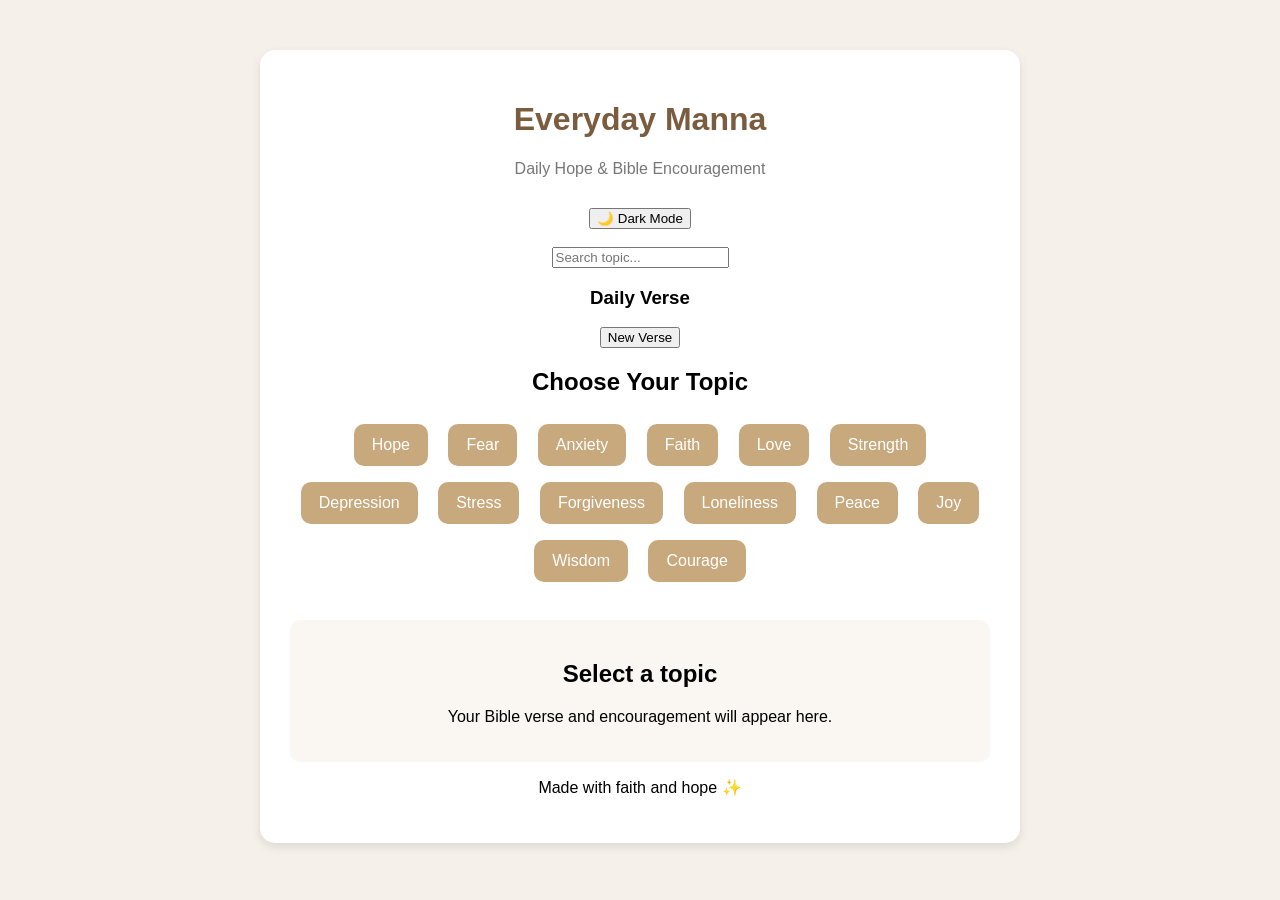
==== index.html @ 125fdc7a "Add dark mode button and search input" ====
<!DOCTYPE html>
<html lang="en">
<head>
    <meta charset="UTF-8">
    <meta name="viewport" content="width=device-width, initial-scale=1.0">
    <title>Everyday Manna</title>
    <link rel="stylesheet" href="style.css">
</head>
<body>

    <div class="container">

        <h1>Everyday Manna</h1>

        <p class="subtitle">
            Daily Hope & Bible Encouragement
        </p>

        <button id="darkModeBtn" onclick="toggleDarkMode()">
            🌙 Dark Mode
        </button>

        <br><br>

        <input
            type="text"
            id="searchInput"
            placeholder="Search topic..."
            onkeyup="searchTopics()"
        >

        <div class="daily-verse">

            <h3>Daily Verse</h3>

            <p id="dailyVerseText"></p>

            <button onclick="generateDailyVerse()">
                New Verse
            </button>

        </div>

        <h2 class="topic-title">Choose Your Topic</h2>

        <div class="topics" id="topicsContainer">

            <button onclick="showVerse('hope')">Hope</button>

            <button onclick="showVerse('fear')">Fear</button>

            <button onclick="showVerse('anxiety')">Anxiety</button>

            <button onclick="showVerse('faith')">Faith</button>

            <button onclick="showVerse('love')">Love</button>

            <button onclick="showVerse('strength')">Strength</button>

            <button onclick="showVerse('depression')">Depression</button>

            <button onclick="showVerse('stress')">Stress</button>

            <button onclick="showVerse('forgiveness')">Forgiveness</button>

            <button onclick="showVerse('loneliness')">Loneliness</button>

            <button onclick="showVerse('peace')">Peace</button>

            <button onclick="showVerse('joy')">Joy</button>

            <button onclick="showVerse('wisdom')">Wisdom</button>

            <button onclick="showVerse('courage')">Courage</button>

        </div>

        <div id="verse-box">

            <h2>Select a topic</h2>

            <p>Your Bible verse and encouragement will appear here.</p>

        </div>

        <footer>
            <p>Made with faith and hope ✨</p>
        </footer>

    </div>

    <script src="script.js"></script>

</body>
</html>
---- style.css ----
body {
    font-family: Arial, sans-serif;
    background: #f5f1ea;
    margin: 0;
    padding: 0;
}

.container {
    width: 90%;
    max-width: 700px;
    margin: 50px auto;
    background: white;
    padding: 30px;
    border-radius: 15px;
    text-align: center;
    box-shadow: 0 4px 10px rgba(0,0,0,0.1);
}

h1 {
    color: #7a5c3e;
}

.subtitle {
    color: #777;
    margin-bottom: 30px;
}

.topics button {
    background: #c8a97e;
    border: none;
    color: white;
    padding: 12px 18px;
    margin: 8px;
    border-radius: 10px;
    cursor: pointer;
    font-size: 16px;
}

.topics button:hover {
    background: #a88355;
}

#verse-box {
    margin-top: 30px;
    padding: 20px;
    background: #faf7f2;
    border-radius: 10px;
}
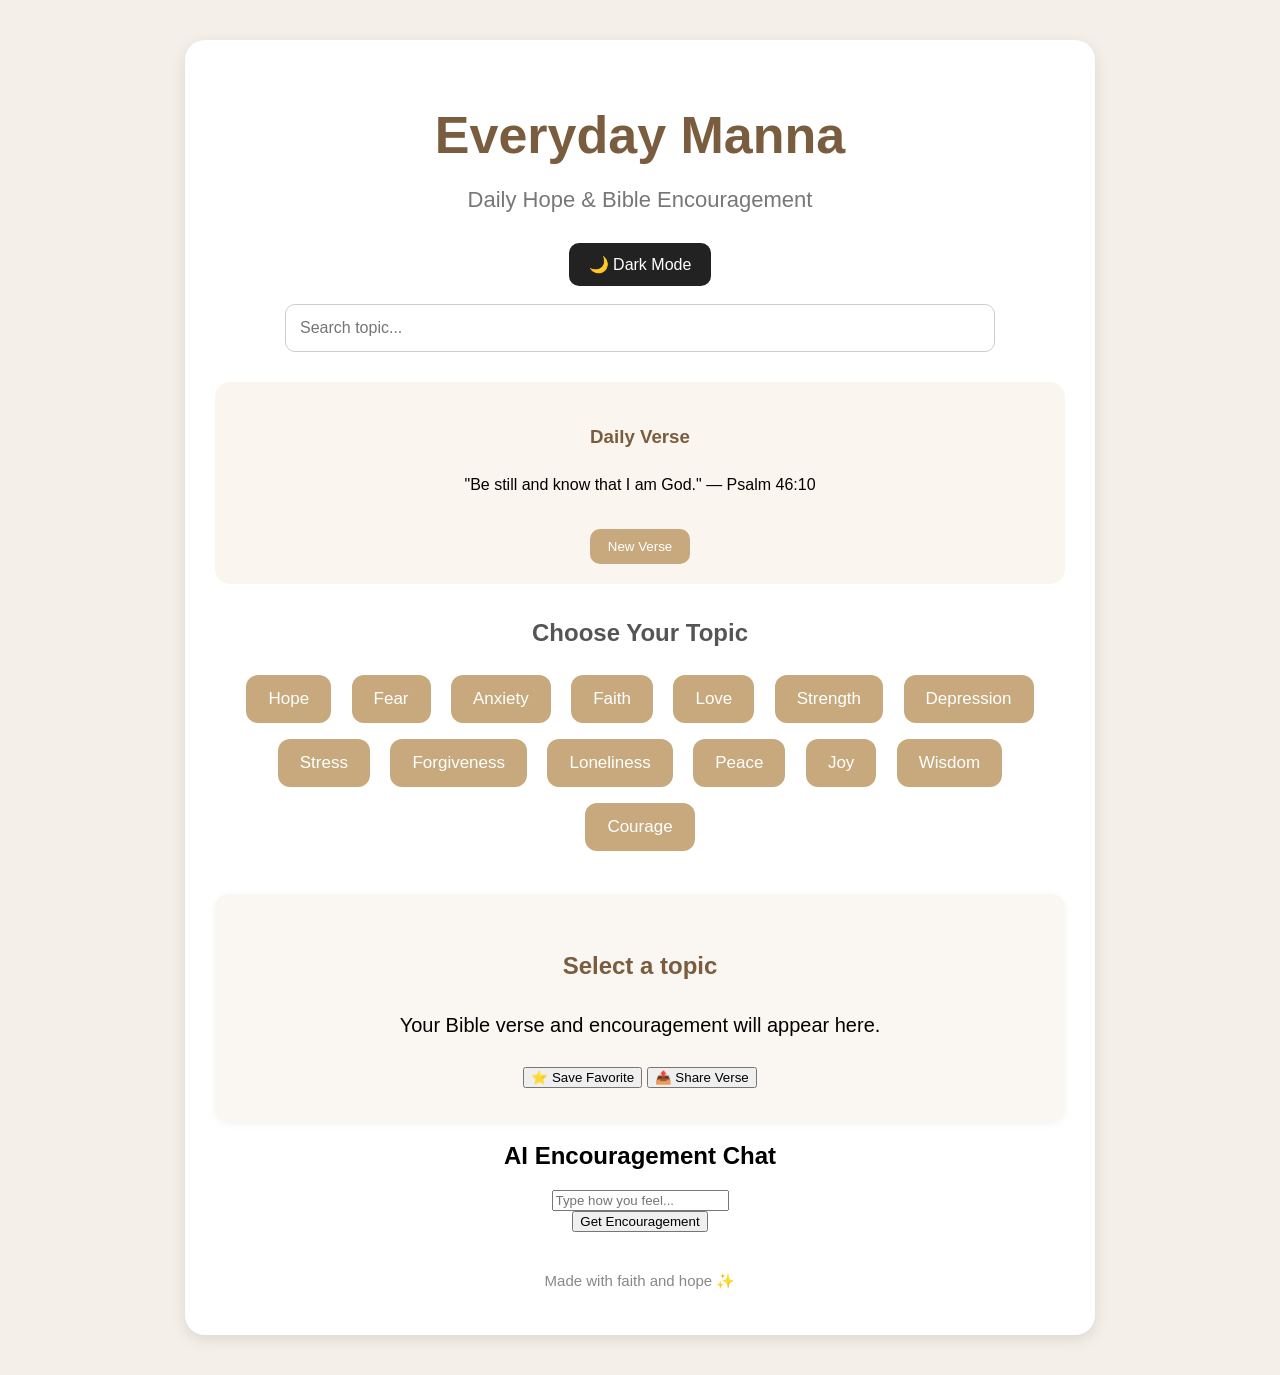
==== commit 90677de3: "Refactor HTML structure and improve readability" ====
--- a/index.html
+++ b/index.html
@@ -1,11 +1,19 @@
 <!DOCTYPE html>
 <html lang="en">
+
 <head>
+
     <meta charset="UTF-8">
-    <meta name="viewport" content="width=device-width, initial-scale=1.0">
+
+    <meta name="viewport"
+          content="width=device-width, initial-scale=1.0">
+
     <title>Everyday Manna</title>
+
     <link rel="stylesheet" href="style.css">
+
 </head>
+
 <body>
 
     <div class="container">
@@ -16,8 +24,11 @@
             Daily Hope & Bible Encouragement
         </p>
 
-        <button id="darkModeBtn" onclick="toggleDarkMode()">
+        <button id="darkModeBtn"
+                onclick="toggleDarkMode()">
+
             🌙 Dark Mode
+
         </button>
 
         <br><br>
@@ -41,37 +52,67 @@
 
         </div>
 
-        <h2 class="topic-title">Choose Your Topic</h2>
+        <h2 class="topic-title">
+            Choose Your Topic
+        </h2>
 
-        <div class="topics" id="topicsContainer">
+        <div class="topics">
 
-            <button onclick="showVerse('hope')">Hope</button>
+            <button onclick="showVerse('hope')">
+                Hope
+            </button>
 
-            <button onclick="showVerse('fear')">Fear</button>
+            <button onclick="showVerse('fear')">
+                Fear
+            </button>
 
-            <button onclick="showVerse('anxiety')">Anxiety</button>
+            <button onclick="showVerse('anxiety')">
+                Anxiety
+            </button>
 
-            <button onclick="showVerse('faith')">Faith</button>
+            <button onclick="showVerse('faith')">
+                Faith
+            </button>
 
-            <button onclick="showVerse('love')">Love</button>
+            <button onclick="showVerse('love')">
+                Love
+            </button>
 
-            <button onclick="showVerse('strength')">Strength</button>
+            <button onclick="showVerse('strength')">
+                Strength
+            </button>
 
-            <button onclick="showVerse('depression')">Depression</button>
+            <button onclick="showVerse('depression')">
+                Depression
+            </button>
 
-            <button onclick="showVerse('stress')">Stress</button>
+            <button onclick="showVerse('stress')">
+                Stress
+            </button>
 
-            <button onclick="showVerse('forgiveness')">Forgiveness</button>
+            <button onclick="showVerse('forgiveness')">
+                Forgiveness
+            </button>
 
-            <button onclick="showVerse('loneliness')">Loneliness</button>
+            <button onclick="showVerse('loneliness')">
+                Loneliness
+            </button>
 
-            <button onclick="showVerse('peace')">Peace</button>
+            <button onclick="showVerse('peace')">
+                Peace
+            </button>
 
-            <button onclick="showVerse('joy')">Joy</button>
+            <button onclick="showVerse('joy')">
+                Joy
+            </button>
 
-            <button onclick="showVerse('wisdom')">Wisdom</button>
+            <button onclick="showVerse('wisdom')">
+                Wisdom
+            </button>
 
-            <button onclick="showVerse('courage')">Courage</button>
+            <button onclick="showVerse('courage')">
+                Courage
+            </button>
 
         </div>
 
@@ -79,12 +120,47 @@
 
             <h2>Select a topic</h2>
 
-            <p>Your Bible verse and encouragement will appear here.</p>
+            <p>
+                Your Bible verse and encouragement
+                will appear here.
+            </p>
+
+            <button onclick="saveFavorite()">
+                ⭐ Save Favorite
+            </button>
+
+            <button onclick="shareVerse()">
+                📤 Share Verse
+            </button>
+
+        </div>
+
+        <div class="chatbot">
+
+            <h2>AI Encouragement Chat</h2>
+
+            <input
+                type="text"
+                id="userFeeling"
+                placeholder="Type how you feel..."
+            >
+
+            <br>
+
+            <button onclick="aiEncouragement()">
+                Get Encouragement
+            </button>
+
+            <div id="chat-response"></div>
 
         </div>
 
         <footer>
-            <p>Made with faith and hope ✨</p>
+
+            <p>
+                Made with faith and hope ✨
+            </p>
+
         </footer>
 
     </div>
--- a/style.css
+++ b/style.css
@@ -1,48 +1,181 @@
 body {
     font-family: Arial, sans-serif;
-    background: #f5f1ea;
+    background: #f4efe8;
     margin: 0;
     padding: 0;
+    transition: 0.3s;
 }
 
 .container {
     width: 90%;
-    max-width: 700px;
-    margin: 50px auto;
+    max-width: 850px;
+    margin: 40px auto;
     background: white;
     padding: 30px;
-    border-radius: 15px;
+    border-radius: 20px;
     text-align: center;
-    box-shadow: 0 4px 10px rgba(0,0,0,0.1);
+    box-shadow: 0 4px 15px rgba(0,0,0,0.1);
+    transition: 0.3s;
 }
 
 h1 {
     color: #7a5c3e;
+    font-size: 52px;
+    margin-bottom: 10px;
 }
 
 .subtitle {
     color: #777;
+    font-size: 22px;
     margin-bottom: 30px;
+}
+
+#darkModeBtn {
+    background: #222;
+    color: white;
+    border: none;
+    padding: 12px 20px;
+    border-radius: 10px;
+    cursor: pointer;
+    font-size: 16px;
+}
+
+#searchInput {
+    width: 80%;
+    padding: 14px;
+    border-radius: 10px;
+    border: 1px solid #ccc;
+    margin-bottom: 30px;
+    font-size: 16px;
+}
+
+.daily-verse {
+    background: #faf5ef;
+    padding: 20px;
+    border-radius: 15px;
+    margin-bottom: 35px;
+    line-height: 1.7;
+}
+
+.daily-verse h3 {
+    color: #7a5c3e;
+}
+
+.daily-verse button {
+    background: #c8a97e;
+    color: white;
+    border: none;
+    padding: 10px 18px;
+    border-radius: 10px;
+    cursor: pointer;
+    margin-top: 15px;
+    transition: 0.3s;
+}
+
+.daily-verse button:hover {
+    background: #a88355;
+}
+
+.topic-title {
+    margin-bottom: 20px;
+    color: #555;
+}
+
+.topics {
+    margin-bottom: 35px;
 }
 
 .topics button {
     background: #c8a97e;
     border: none;
     color: white;
-    padding: 12px 18px;
+    padding: 14px 22px;
     margin: 8px;
-    border-radius: 10px;
+    border-radius: 12px;
     cursor: pointer;
-    font-size: 16px;
+    font-size: 17px;
+    transition: 0.3s;
 }
 
 .topics button:hover {
     background: #a88355;
+    transform: scale(1.05);
 }
 
 #verse-box {
-    margin-top: 30px;
-    padding: 20px;
     background: #faf7f2;
-    border-radius: 10px;
+    padding: 30px;
+    border-radius: 15px;
+    margin-top: 20px;
+    line-height: 1.8;
+    box-shadow: 0 2px 8px rgba(0,0,0,0.05);
+    transition: 0.3s;
 }
+
+#verse-box h2 {
+    color: #7a5c3e;
+    margin-bottom: 20px;
+}
+
+#verse-box p {
+    font-size: 20px;
+}
+
+footer {
+    margin-top: 40px;
+    color: #888;
+    font-size: 15px;
+}
+
+/* DARK MODE */
+
+.dark-mode {
+    background: #1e1e1e;
+    color: white;
+}
+
+.dark-mode .container {
+    background: #2a2a2a;
+    color: white;
+}
+
+.dark-mode .daily-verse {
+    background: #333;
+    color: white;
+}
+
+.dark-mode #verse-box {
+    background: #333;
+    color: white;
+}
+
+.dark-mode .subtitle {
+    color: #ccc;
+}
+
+.dark-mode footer {
+    color: #ccc;
+}
+
+.dark-mode h1,
+.dark-mode .daily-verse h3,
+.dark-mode #verse-box h2 {
+    color: #d8b98f;
+}
+
+@media (max-width: 600px) {
+
+    h1 {
+        font-size: 40px;
+    }
+
+    .subtitle {
+        font-size: 18px;
+    }
+
+    .topics button {
+        width: 100%;
+        margin: 10px 0;
+    }
+
+}
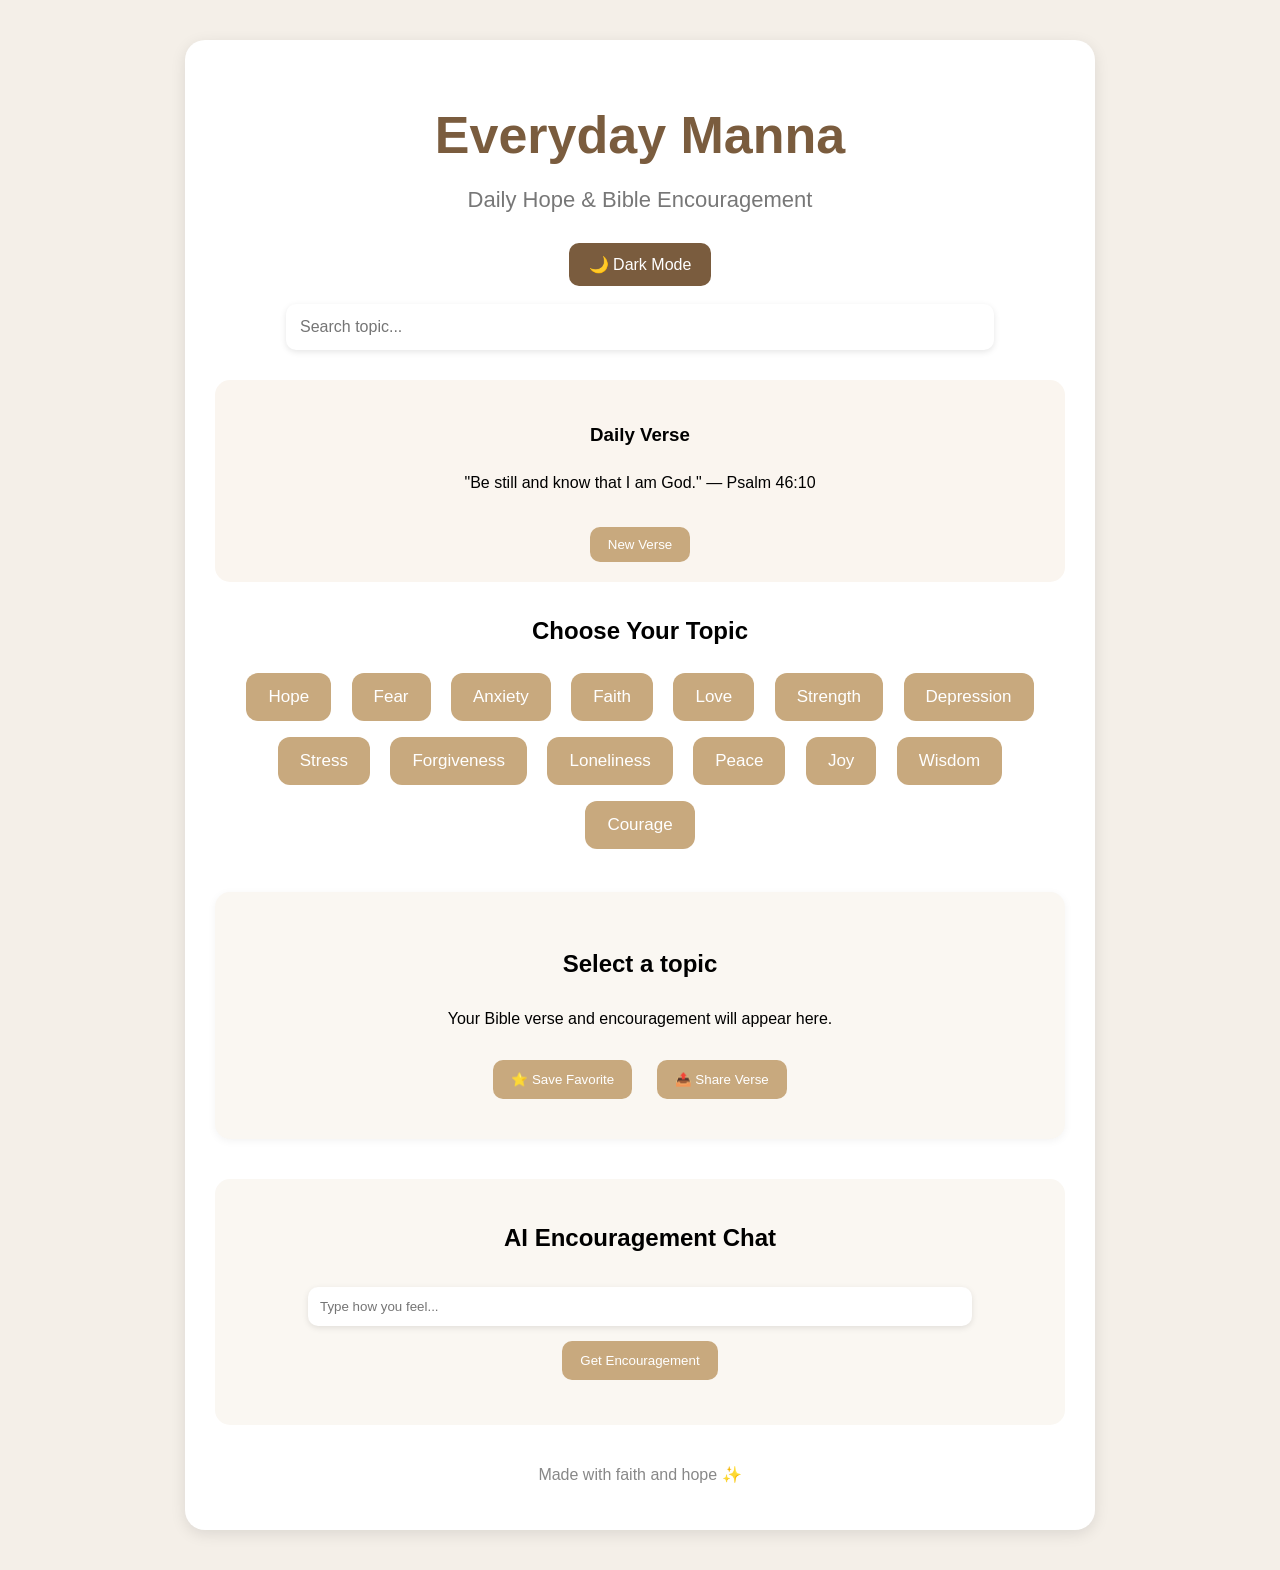
==== commit 16776595: "Add manifest link and theme color meta tag" ====
--- a/index.html
+++ b/index.html
@@ -9,6 +9,10 @@
           content="width=device-width, initial-scale=1.0">
 
     <title>Everyday Manna</title>
+
+    <link rel="manifest" href="manifest.json">
+
+    <meta name="theme-color" content="#7a5c3e">
 
     <link rel="stylesheet" href="style.css">
 
--- a/style.css
+++ b/style.css
@@ -1,181 +1,286 @@
 body {
+
     font-family: Arial, sans-serif;
+
     background: #f4efe8;
+
     margin: 0;
+
     padding: 0;
+
     transition: 0.3s;
 }
 
 .container {
+
     width: 90%;
+
     max-width: 850px;
+
     margin: 40px auto;
+
     background: white;
+
     padding: 30px;
+
     border-radius: 20px;
+
     text-align: center;
+
     box-shadow: 0 4px 15px rgba(0,0,0,0.1);
+
     transition: 0.3s;
 }
 
 h1 {
+
     color: #7a5c3e;
+
     font-size: 52px;
+
     margin-bottom: 10px;
 }
 
 .subtitle {
+
     color: #777;
+
     font-size: 22px;
+
     margin-bottom: 30px;
 }
 
 #darkModeBtn {
-    background: #222;
-    color: white;
-    border: none;
+
+    background: #7a5c3e;
+
+    color: white;
+
+    border: none;
+
     padding: 12px 20px;
-    border-radius: 10px;
-    cursor: pointer;
+
+    border-radius: 10px;
+
+    cursor: pointer;
+
     font-size: 16px;
 }
 
 #searchInput {
+
     width: 80%;
+
     padding: 14px;
-    border-radius: 10px;
-    border: 1px solid #ccc;
+
+    border-radius: 10px;
+
+    border: none;
+
+    box-shadow: 0 2px 6px rgba(0,0,0,0.1);
+
     margin-bottom: 30px;
+
     font-size: 16px;
 }
 
 .daily-verse {
+
     background: #faf5ef;
+
     padding: 20px;
+
     border-radius: 15px;
+
     margin-bottom: 35px;
+
     line-height: 1.7;
 }
 
-.daily-verse h3 {
-    color: #7a5c3e;
-}
-
 .daily-verse button {
-    background: #c8a97e;
-    color: white;
-    border: none;
+
+    background: #c8a97e;
+
+    color: white;
+
+    border: none;
+
     padding: 10px 18px;
-    border-radius: 10px;
-    cursor: pointer;
+
+    border-radius: 10px;
+
+    cursor: pointer;
+
     margin-top: 15px;
+}
+
+.topic-title {
+
+    margin-bottom: 20px;
+}
+
+.topics {
+
+    margin-bottom: 35px;
+}
+
+.topics button {
+
+    background: #c8a97e;
+
+    border: none;
+
+    color: white;
+
+    padding: 14px 22px;
+
+    margin: 8px;
+
+    border-radius: 12px;
+
+    cursor: pointer;
+
+    font-size: 17px;
+
     transition: 0.3s;
 }
 
-.daily-verse button:hover {
+.topics button:hover {
+
     background: #a88355;
-}
-
-.topic-title {
-    margin-bottom: 20px;
-    color: #555;
-}
-
-.topics {
-    margin-bottom: 35px;
-}
-
-.topics button {
-    background: #c8a97e;
-    border: none;
-    color: white;
-    padding: 14px 22px;
-    margin: 8px;
-    border-radius: 12px;
-    cursor: pointer;
-    font-size: 17px;
-    transition: 0.3s;
-}
-
-.topics button:hover {
-    background: #a88355;
+
     transform: scale(1.05);
 }
 
 #verse-box {
+
     background: #faf7f2;
+
     padding: 30px;
+
     border-radius: 15px;
+
     margin-top: 20px;
+
     line-height: 1.8;
+
     box-shadow: 0 2px 8px rgba(0,0,0,0.05);
-    transition: 0.3s;
-}
-
-#verse-box h2 {
-    color: #7a5c3e;
-    margin-bottom: 20px;
-}
-
-#verse-box p {
-    font-size: 20px;
+
+    animation: fadeIn 0.4s ease;
+}
+
+#verse-box button {
+
+    background: #c8a97e;
+
+    color: white;
+
+    border: none;
+
+    padding: 12px 18px;
+
+    border-radius: 10px;
+
+    cursor: pointer;
+
+    margin: 10px;
+}
+
+.chatbot {
+
+    margin-top: 40px;
+
+    background: #faf7f2;
+
+    padding: 25px;
+
+    border-radius: 15px;
+}
+
+.chatbot input {
+
+    width: 80%;
+
+    padding: 12px;
+
+    border-radius: 10px;
+
+    border: none;
+
+    margin-top: 15px;
+
+    margin-bottom: 15px;
+
+    box-shadow: 0 2px 6px rgba(0,0,0,0.1);
+}
+
+.chatbot button {
+
+    background: #c8a97e;
+
+    color: white;
+
+    border: none;
+
+    padding: 12px 18px;
+
+    border-radius: 10px;
+
+    cursor: pointer;
+}
+
+#chat-response {
+
+    margin-top: 20px;
+
+    line-height: 1.8;
+
+    font-size: 18px;
 }
 
 footer {
+
     margin-top: 40px;
+
     color: #888;
-    font-size: 15px;
-}
-
-/* DARK MODE */
+}
 
 .dark-mode {
+
     background: #1e1e1e;
+
     color: white;
 }
 
 .dark-mode .container {
+
     background: #2a2a2a;
-    color: white;
-}
-
-.dark-mode .daily-verse {
+
+    color: white;
+}
+
+.dark-mode .daily-verse,
+.dark-mode #verse-box,
+.dark-mode .chatbot {
+
     background: #333;
-    color: white;
-}
-
-.dark-mode #verse-box {
-    background: #333;
-    color: white;
-}
-
-.dark-mode .subtitle {
-    color: #ccc;
-}
-
-.dark-mode footer {
-    color: #ccc;
-}
-
-.dark-mode h1,
-.dark-mode .daily-verse h3,
-.dark-mode #verse-box h2 {
-    color: #d8b98f;
-}
-
-@media (max-width: 600px) {
-
-    h1 {
-        font-size: 40px;
+
+    color: white;
+}
+
+@keyframes fadeIn {
+
+    from {
+
+        opacity: 0;
+
+        transform: translateY(10px);
     }
 
-    .subtitle {
-        font-size: 18px;
+    to {
+
+        opacity: 1;
+
+        transform: translateY(0);
     }
-
-    .topics button {
-        width: 100%;
-        margin: 10px 0;
-    }
-
-}
+}
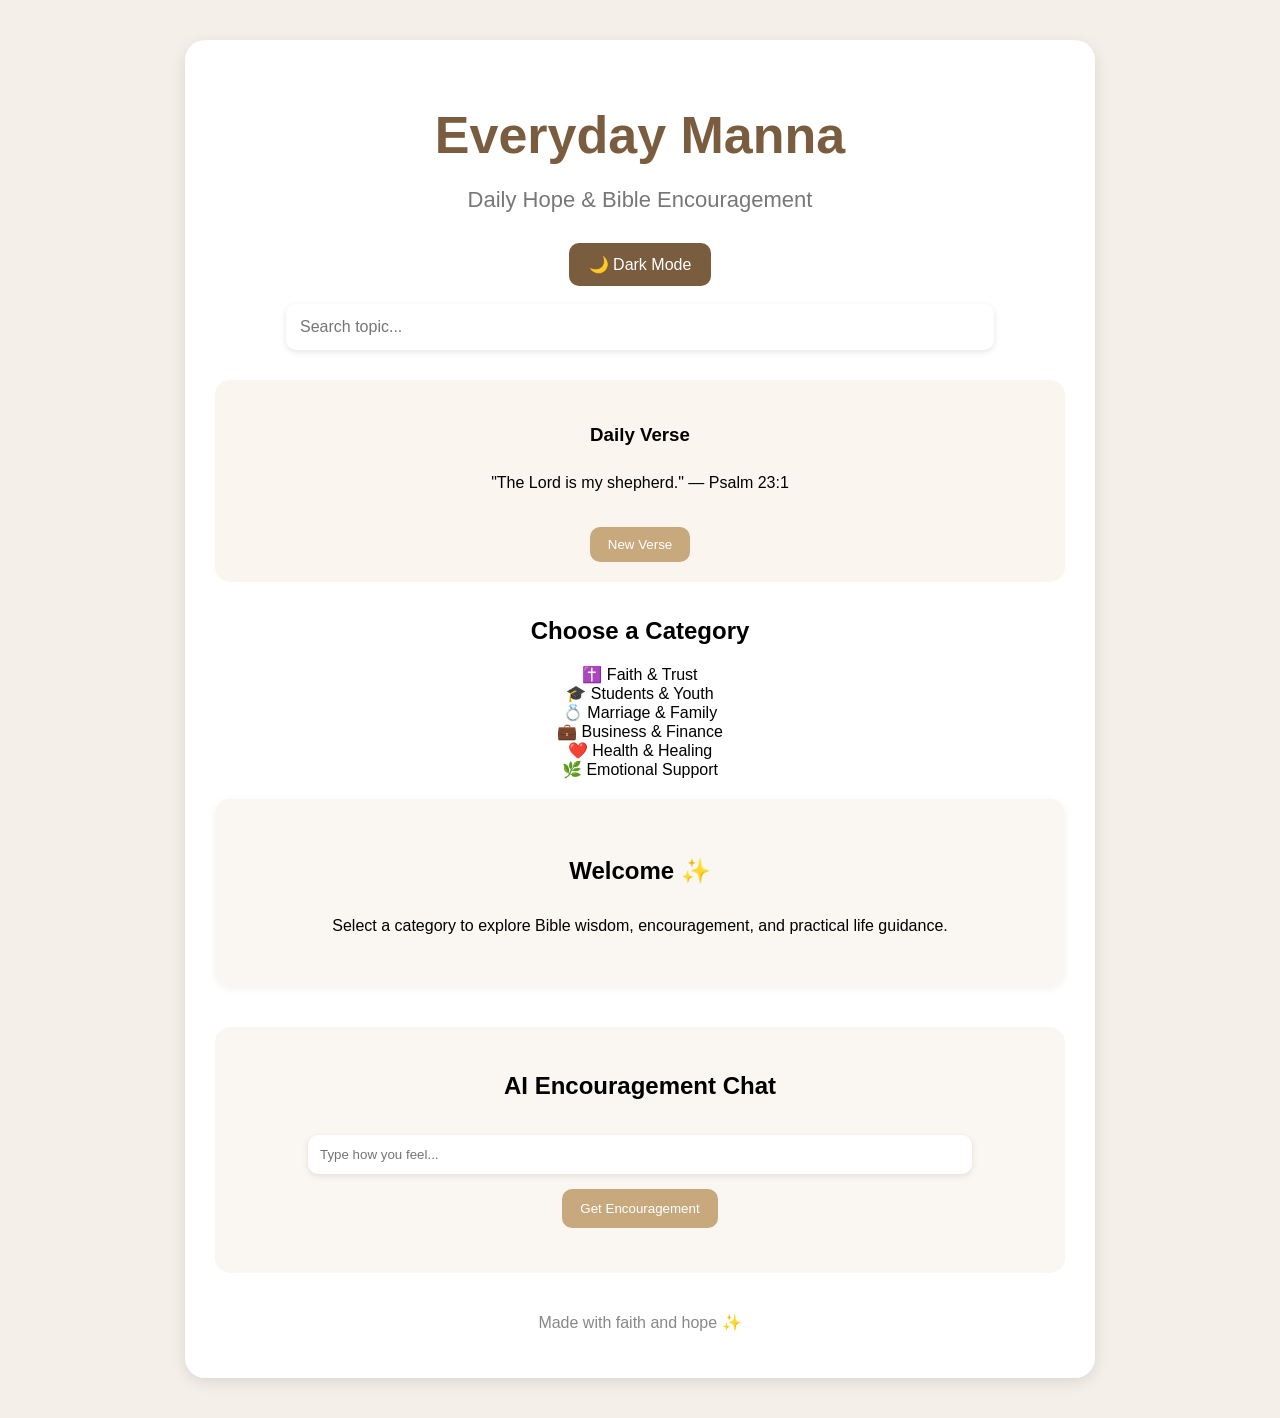
==== commit 3ee6454b: "Revise topic selection and welcome message Updated topic selection and improved user interface eleme" ====
--- a/index.html
+++ b/index.html
@@ -57,85 +57,64 @@
         </div>
 
         <h2 class="topic-title">
-            Choose Your Topic
+            Choose a Category
         </h2>
 
-        <div class="topics">
+        <div class="home-grid">
 
-            <button onclick="showVerse('hope')">
-                Hope
-            </button>
+            <div class="card"
+                 onclick="openCategory('faith')">
 
-            <button onclick="showVerse('fear')">
-                Fear
-            </button>
+                ✝️ Faith & Trust
 
-            <button onclick="showVerse('anxiety')">
-                Anxiety
-            </button>
+            </div>
 
-            <button onclick="showVerse('faith')">
-                Faith
-            </button>
+            <div class="card"
+                 onclick="openCategory('students')">
 
-            <button onclick="showVerse('love')">
-                Love
-            </button>
+                🎓 Students & Youth
 
-            <button onclick="showVerse('strength')">
-                Strength
-            </button>
+            </div>
 
-            <button onclick="showVerse('depression')">
-                Depression
-            </button>
+            <div class="card"
+                 onclick="openCategory('marriage')">
 
-            <button onclick="showVerse('stress')">
-                Stress
-            </button>
+                💍 Marriage & Family
 
-            <button onclick="showVerse('forgiveness')">
-                Forgiveness
-            </button>
+            </div>
 
-            <button onclick="showVerse('loneliness')">
-                Loneliness
-            </button>
+            <div class="card"
+                 onclick="openCategory('business')">
 
-            <button onclick="showVerse('peace')">
-                Peace
-            </button>
+                💼 Business & Finance
 
-            <button onclick="showVerse('joy')">
-                Joy
-            </button>
+            </div>
 
-            <button onclick="showVerse('wisdom')">
-                Wisdom
-            </button>
+            <div class="card"
+                 onclick="openCategory('health')">
 
-            <button onclick="showVerse('courage')">
-                Courage
-            </button>
+                ❤️ Health & Healing
+
+            </div>
+
+            <div class="card"
+                 onclick="openCategory('emotions')">
+
+                🌿 Emotional Support
+
+            </div>
 
         </div>
 
         <div id="verse-box">
 
-            <h2>Select a topic</h2>
+            <h2>Welcome ✨</h2>
 
             <p>
-                Your Bible verse and encouragement
-                will appear here.
+                Select a category to explore
+                Bible wisdom, encouragement,
+                and practical life guidance.
             </p>
-
-            <button onclick="saveFavorite()">
-                ⭐ Save Favorite
-            </button>
-
-            <button onclick="shareVerse()">
-                📤 Share Verse
-            </button>
 
         </div>
 
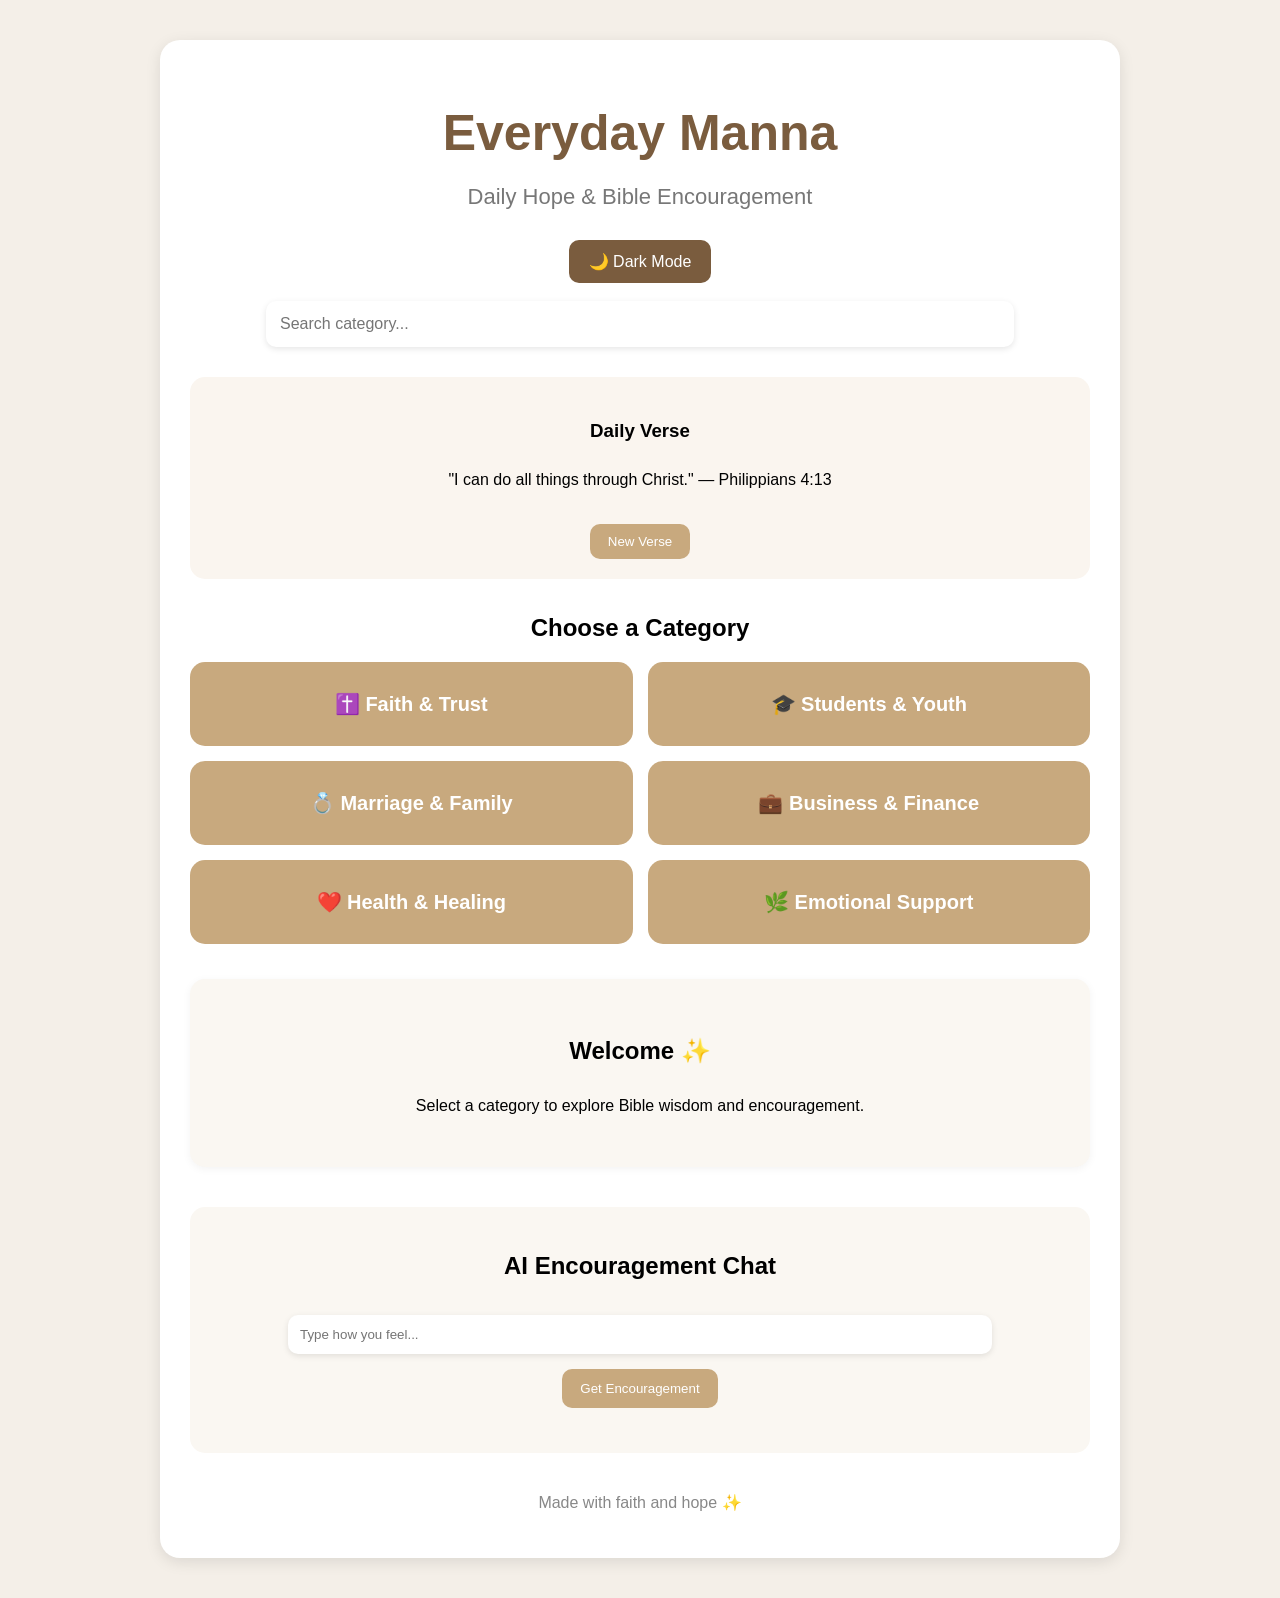
==== commit f3a1b7cf: "Update index.html" ====
--- a/index.html
+++ b/index.html
@@ -40,7 +40,7 @@
         <input
             type="text"
             id="searchInput"
-            placeholder="Search topic..."
+            placeholder="Search category..."
             onkeyup="searchTopics()"
         >
 
@@ -112,11 +112,12 @@
 
             <p>
                 Select a category to explore
-                Bible wisdom, encouragement,
-                and practical life guidance.
+                Bible wisdom and encouragement.
             </p>
 
         </div>
+
+        <div id="subtopic-box"></div>
 
         <div class="chatbot">
 
--- a/style.css
+++ b/style.css
@@ -15,7 +15,7 @@
 
     width: 90%;
 
-    max-width: 850px;
+    max-width: 900px;
 
     margin: 40px auto;
 
@@ -36,7 +36,7 @@
 
     color: #7a5c3e;
 
-    font-size: 52px;
+    font-size: 50px;
 
     margin-bottom: 10px;
 }
@@ -119,37 +119,41 @@
     margin-bottom: 20px;
 }
 
-.topics {
+.home-grid {
+
+    display: grid;
+
+    grid-template-columns: 1fr 1fr;
+
+    gap: 15px;
 
     margin-bottom: 35px;
 }
 
-.topics button {
+.card {
 
     background: #c8a97e;
 
-    border: none;
-
-    color: white;
-
-    padding: 14px 22px;
-
-    margin: 8px;
-
-    border-radius: 12px;
-
-    cursor: pointer;
-
-    font-size: 17px;
+    color: white;
+
+    padding: 30px;
+
+    border-radius: 15px;
+
+    cursor: pointer;
+
+    font-size: 20px;
+
+    font-weight: bold;
 
     transition: 0.3s;
 }
 
-.topics button:hover {
+.card:hover {
+
+    transform: scale(1.05);
 
     background: #a88355;
-
-    transform: scale(1.05);
 }
 
 #verse-box {
@@ -167,23 +171,6 @@
     box-shadow: 0 2px 8px rgba(0,0,0,0.05);
 
     animation: fadeIn 0.4s ease;
-}
-
-#verse-box button {
-
-    background: #c8a97e;
-
-    color: white;
-
-    border: none;
-
-    padding: 12px 18px;
-
-    border-radius: 10px;
-
-    cursor: pointer;
-
-    margin: 10px;
 }
 
 .chatbot {
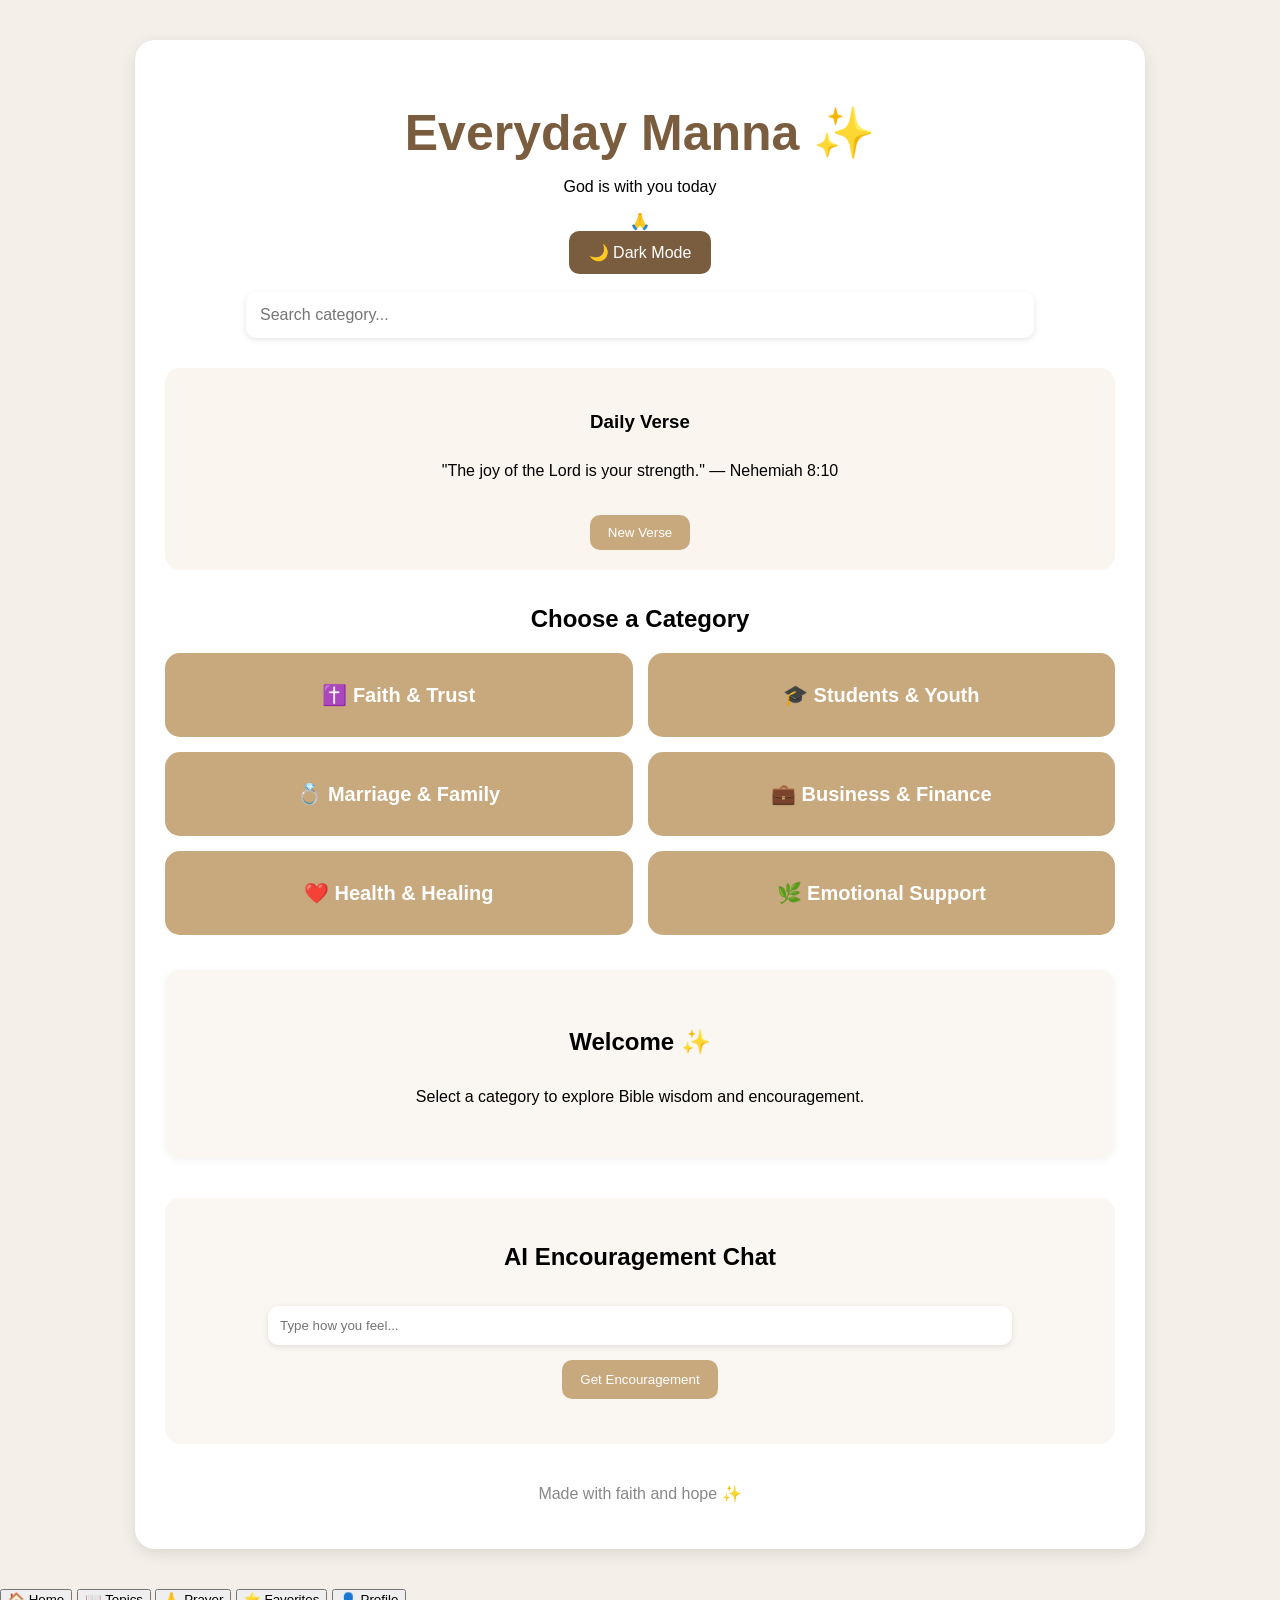
==== commit 1372063f: "Update index.html" ====
--- a/index.html
+++ b/index.html
@@ -22,11 +22,29 @@
 
     <div class="container">
 
-        <h1>Everyday Manna</h1>
-
-        <p class="subtitle">
-            Daily Hope & Bible Encouragement
-        </p>
+        <!-- HERO HEADER -->
+
+        <div class="hero">
+
+            <div class="hero-text">
+
+                <h1>Everyday Manna ✨</h1>
+
+                <p>
+                    God is with you today
+                </p>
+
+            </div>
+
+            <div class="profile-icon">
+
+                🙏
+
+            </div>
+
+        </div>
+
+        <!-- DARK MODE -->
 
         <button id="darkModeBtn"
                 onclick="toggleDarkMode()">
@@ -36,6 +54,8 @@
         </button>
 
         <br><br>
+
+        <!-- SEARCH -->
 
         <input
             type="text"
@@ -44,6 +64,8 @@
             onkeyup="searchTopics()"
         >
 
+        <!-- DAILY VERSE -->
+
         <div class="daily-verse">
 
             <h3>Daily Verse</h3>
@@ -56,10 +78,16 @@
 
         </div>
 
+        <!-- CATEGORY TITLE -->
+
         <h2 class="topic-title">
+
             Choose a Category
+
         </h2>
 
+        <!-- CATEGORY GRID -->
+
         <div class="home-grid">
 
             <div class="card"
@@ -105,6 +133,8 @@
             </div>
 
         </div>
+
+        <!-- MAIN CONTENT -->
 
         <div id="verse-box">
 
@@ -117,7 +147,11 @@
 
         </div>
 
+        <!-- SUBTOPIC CONTENT -->
+
         <div id="subtopic-box"></div>
+
+        <!-- AI CHAT -->
 
         <div class="chatbot">
 
@@ -132,7 +166,9 @@
             <br>
 
             <button onclick="aiEncouragement()">
+
                 Get Encouragement
+
             </button>
 
             <div id="chat-response"></div>
@@ -149,6 +185,37 @@
 
     </div>
 
+    <!-- BOTTOM NAVIGATION -->
+
+    <div class="bottom-nav">
+
+        <button>
+            🏠
+            <span>Home</span>
+        </button>
+
+        <button>
+            📖
+            <span>Topics</span>
+        </button>
+
+        <button>
+            🙏
+            <span>Prayer</span>
+        </button>
+
+        <button>
+            ⭐
+            <span>Favorites</span>
+        </button>
+
+        <button>
+            👤
+            <span>Profile</span>
+        </button>
+
+    </div>
+
     <script src="script.js"></script>
 
 </body>
--- a/style.css
+++ b/style.css
@@ -15,7 +15,7 @@
 
     width: 90%;
 
-    max-width: 900px;
+    max-width: 950px;
 
     margin: 40px auto;
 
@@ -171,6 +171,58 @@
     box-shadow: 0 2px 8px rgba(0,0,0,0.05);
 
     animation: fadeIn 0.4s ease;
+}
+
+.subtopics {
+
+    display: flex;
+
+    flex-wrap: wrap;
+
+    gap: 10px;
+
+    justify-content: center;
+
+    margin-top: 20px;
+}
+
+.sub-btn {
+
+    background: #7a5c3e;
+
+    color: white;
+
+    border: none;
+
+    padding: 12px 18px;
+
+    border-radius: 10px;
+
+    cursor: pointer;
+
+    transition: 0.3s;
+}
+
+.sub-btn:hover {
+
+    background: #5c432c;
+}
+
+.subtopic-content {
+
+    background: #faf7f2;
+
+    padding: 25px;
+
+    border-radius: 15px;
+
+    margin-top: 25px;
+
+    line-height: 1.8;
+
+    animation: fadeIn 0.4s ease;
+
+    box-shadow: 0 2px 8px rgba(0,0,0,0.05);
 }
 
 .chatbot {
@@ -248,6 +300,7 @@
 
 .dark-mode .daily-verse,
 .dark-mode #verse-box,
+.dark-mode .subtopic-content,
 .dark-mode .chatbot {
 
     background: #333;
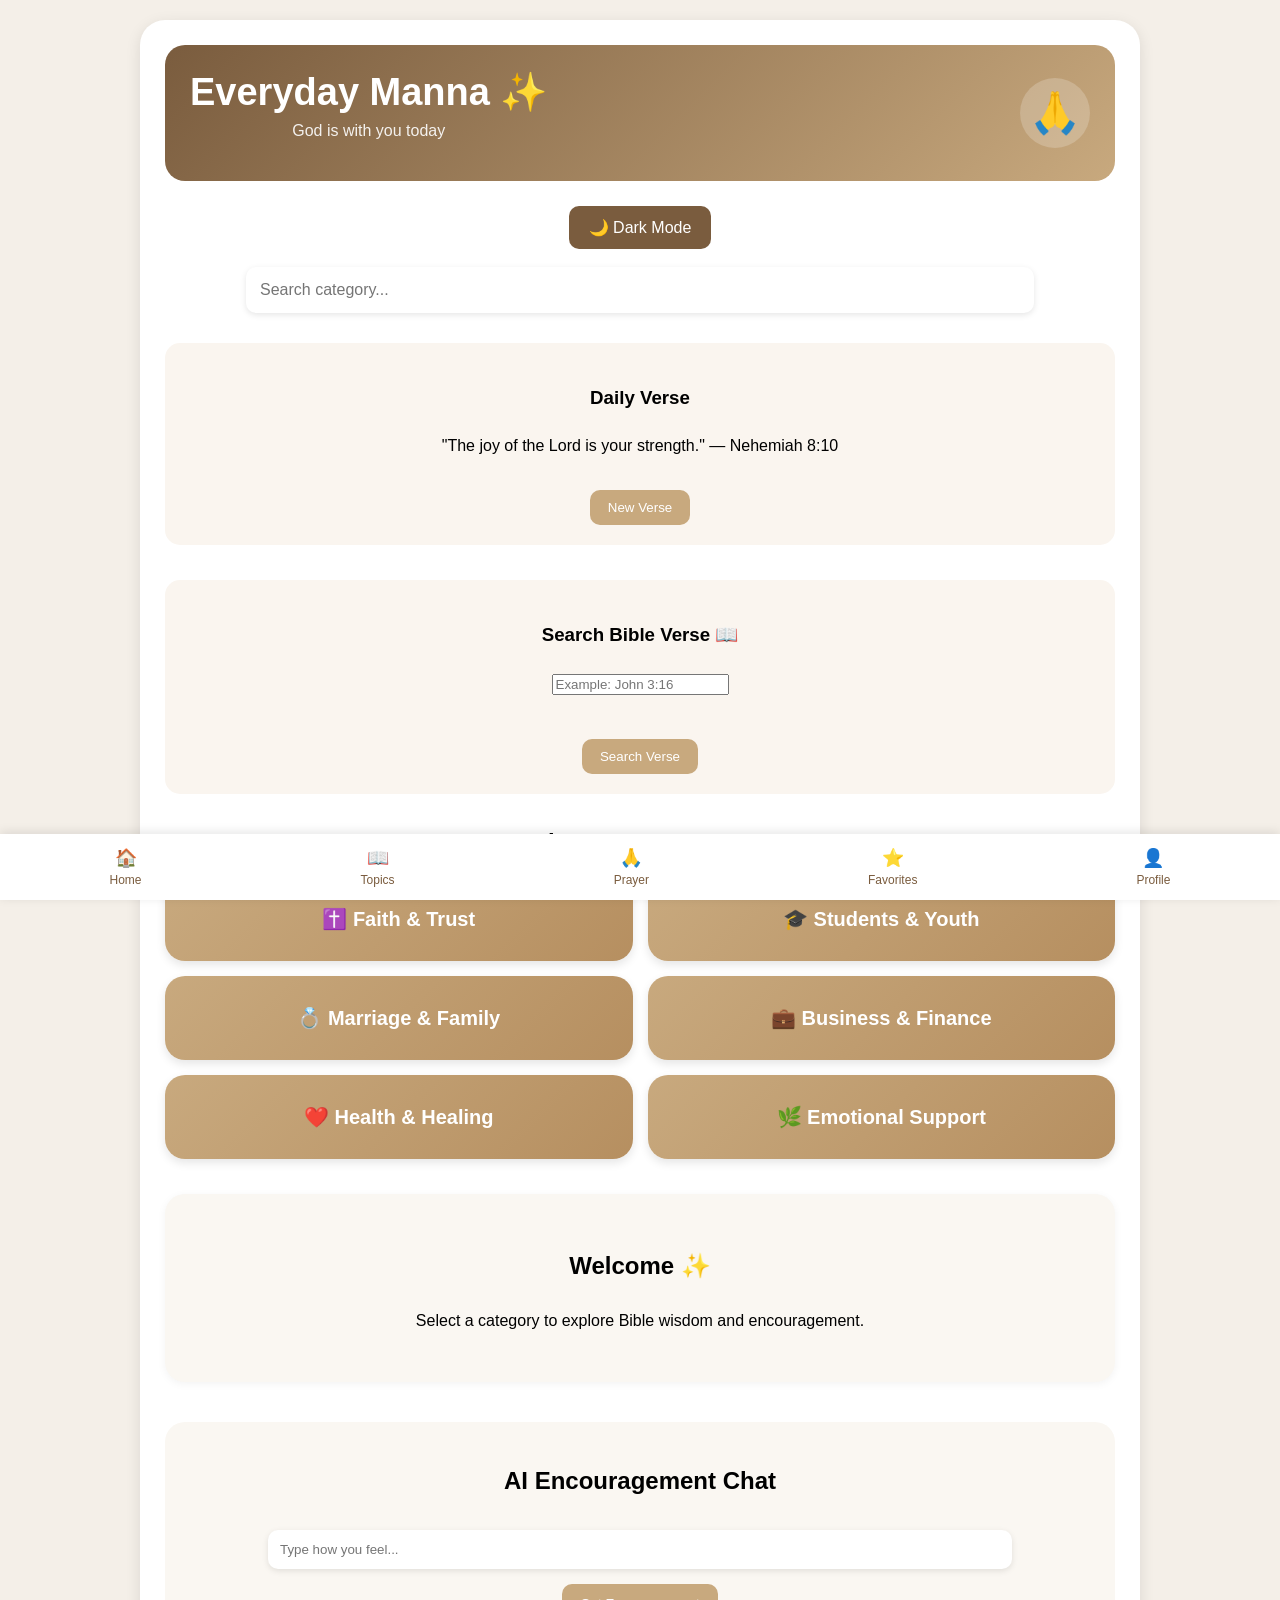
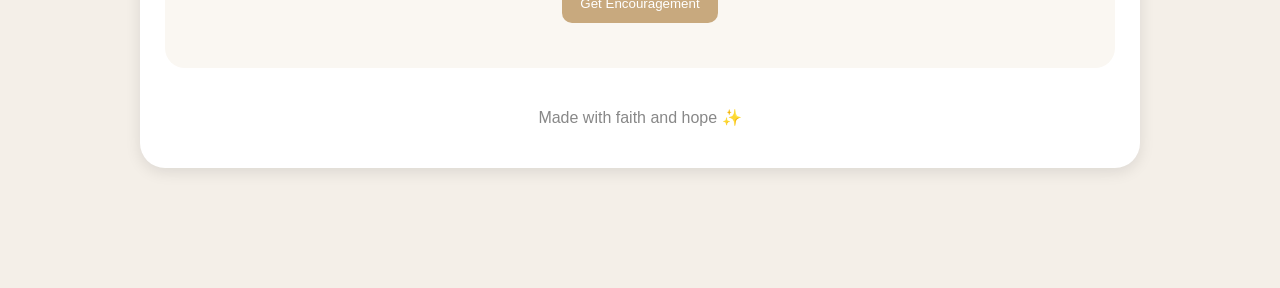
==== commit 1e4f9fb0: "Update index.html" ====
--- a/index.html
+++ b/index.html
@@ -73,8 +73,34 @@
             <p id="dailyVerseText"></p>
 
             <button onclick="generateDailyVerse()">
+
                 New Verse
+
             </button>
+
+        </div>
+
+        <!-- BIBLE SEARCH -->
+
+        <div class="daily-verse">
+
+            <h3>Search Bible Verse 📖</h3>
+
+            <input
+                type="text"
+                id="bibleInput"
+                placeholder="Example: John 3:16"
+            >
+
+            <br><br>
+
+            <button onclick="searchBibleVerse()">
+
+                Search Verse
+
+            </button>
+
+            <div id="bibleResult"></div>
 
         </div>
 
--- a/style.css
+++ b/style.css
@@ -9,6 +9,8 @@
     padding: 0;
 
     transition: 0.3s;
+
+    padding-bottom: 100px;
 }
 
 .container {
@@ -17,272 +19,448 @@
 
     max-width: 950px;
 
-    margin: 40px auto;
+    margin: 20px auto;
 
     background: white;
 
+    padding: 25px;
+
+    border-radius: 25px;
+
+    text-align: center;
+
+    box-shadow: 0 4px 15px rgba(0,0,0,0.1);
+
+    transition: 0.3s;
+}
+
+/* HERO */
+
+.hero {
+
+    display: flex;
+
+    justify-content: space-between;
+
+    align-items: center;
+
+    background: linear-gradient(
+        135deg,
+        #7a5c3e,
+        #c8a97e
+    );
+
+    color: white;
+
+    padding: 25px;
+
+    border-radius: 20px;
+
+    margin-bottom: 25px;
+}
+
+.hero h1 {
+
+    margin: 0;
+
+    font-size: 38px;
+}
+
+.hero p {
+
+    margin-top: 8px;
+
+    opacity: 0.9;
+}
+
+.profile-icon {
+
+    font-size: 40px;
+
+    background: rgba(255,255,255,0.2);
+
+    width: 70px;
+
+    height: 70px;
+
+    display: flex;
+
+    align-items: center;
+
+    justify-content: center;
+
+    border-radius: 50%;
+}
+
+/* DARK MODE */
+
+#darkModeBtn {
+
+    background: #7a5c3e;
+
+    color: white;
+
+    border: none;
+
+    padding: 12px 20px;
+
+    border-radius: 10px;
+
+    cursor: pointer;
+
+    font-size: 16px;
+}
+
+/* SEARCH */
+
+#searchInput {
+
+    width: 80%;
+
+    padding: 14px;
+
+    border-radius: 10px;
+
+    border: none;
+
+    box-shadow: 0 2px 6px rgba(0,0,0,0.1);
+
+    margin-bottom: 30px;
+
+    font-size: 16px;
+}
+
+/* DAILY VERSE */
+
+.daily-verse {
+
+    background: #faf5ef;
+
+    padding: 20px;
+
+    border-radius: 15px;
+
+    margin-bottom: 35px;
+
+    line-height: 1.7;
+
+    transition: 0.3s;
+}
+
+.daily-verse:hover {
+
+    transform: translateY(-3px);
+}
+
+.daily-verse button {
+
+    background: #c8a97e;
+
+    color: white;
+
+    border: none;
+
+    padding: 10px 18px;
+
+    border-radius: 10px;
+
+    cursor: pointer;
+
+    margin-top: 15px;
+}
+
+/* CATEGORY */
+
+.topic-title {
+
+    margin-bottom: 20px;
+}
+
+.home-grid {
+
+    display: grid;
+
+    grid-template-columns: 1fr 1fr;
+
+    gap: 15px;
+
+    margin-bottom: 35px;
+}
+
+.card {
+
+    background: linear-gradient(
+        135deg,
+        #c8a97e,
+        #b68f60
+    );
+
+    color: white;
+
     padding: 30px;
 
     border-radius: 20px;
 
-    text-align: center;
-
-    box-shadow: 0 4px 15px rgba(0,0,0,0.1);
-
-    transition: 0.3s;
-}
-
-h1 {
+    cursor: pointer;
+
+    font-size: 20px;
+
+    font-weight: bold;
+
+    transition: 0.3s;
+
+    box-shadow: 0 4px 10px rgba(0,0,0,0.1);
+}
+
+.card:hover {
+
+    transform: translateY(-5px) scale(1.02);
+}
+
+/* VERSE BOX */
+
+#verse-box {
+
+    background: #faf7f2;
+
+    padding: 30px;
+
+    border-radius: 20px;
+
+    margin-top: 20px;
+
+    line-height: 1.8;
+
+    box-shadow: 0 2px 8px rgba(0,0,0,0.05);
+
+    animation: fadeIn 0.4s ease;
+
+    transition: 0.3s;
+}
+
+#verse-box:hover {
+
+    transform: translateY(-3px);
+}
+
+/* SUBTOPICS */
+
+.subtopics {
+
+    display: flex;
+
+    flex-wrap: wrap;
+
+    gap: 10px;
+
+    justify-content: center;
+
+    margin-top: 20px;
+}
+
+.sub-btn {
+
+    background: #7a5c3e;
+
+    color: white;
+
+    border: none;
+
+    padding: 12px 18px;
+
+    border-radius: 10px;
+
+    cursor: pointer;
+
+    transition: 0.3s;
+}
+
+.sub-btn:hover {
+
+    background: #5c432c;
+
+    transform: scale(1.05);
+}
+
+/* SUBTOPIC CONTENT */
+
+.subtopic-content {
+
+    background: #faf7f2;
+
+    padding: 25px;
+
+    border-radius: 20px;
+
+    margin-top: 25px;
+
+    line-height: 1.8;
+
+    animation: fadeIn 0.4s ease;
+
+    box-shadow: 0 2px 8px rgba(0,0,0,0.05);
+
+    position: relative;
+
+    overflow: hidden;
+
+    transition: 0.3s;
+}
+
+.subtopic-content:hover {
+
+    transform: translateY(-3px);
+}
+
+.subtopic-content::before {
+
+    content: "✝️";
+
+    position: absolute;
+
+    top: 15px;
+
+    right: 20px;
+
+    font-size: 30px;
+
+    opacity: 0.1;
+}
+
+/* SHARE BUTTON */
+
+.share-btn {
+
+    background: #c8a97e;
+
+    color: white;
+
+    border: none;
+
+    padding: 12px 20px;
+
+    border-radius: 10px;
+
+    cursor: pointer;
+
+    margin-top: 15px;
+}
+
+/* CHATBOT */
+
+.chatbot {
+
+    margin-top: 40px;
+
+    background: #faf7f2;
+
+    padding: 25px;
+
+    border-radius: 20px;
+}
+
+.chatbot input {
+
+    width: 80%;
+
+    padding: 12px;
+
+    border-radius: 10px;
+
+    border: none;
+
+    margin-top: 15px;
+
+    margin-bottom: 15px;
+
+    box-shadow: 0 2px 6px rgba(0,0,0,0.1);
+}
+
+.chatbot button {
+
+    background: #c8a97e;
+
+    color: white;
+
+    border: none;
+
+    padding: 12px 18px;
+
+    border-radius: 10px;
+
+    cursor: pointer;
+}
+
+#chat-response {
+
+    margin-top: 20px;
+
+    line-height: 1.8;
+
+    font-size: 18px;
+}
+
+/* FOOTER */
+
+footer {
+
+    margin-top: 40px;
+
+    color: #888;
+}
+
+/* BOTTOM NAV */
+
+.bottom-nav {
+
+    position: fixed;
+
+    bottom: 0;
+
+    left: 0;
+
+    width: 100%;
+
+    background: white;
+
+    display: flex;
+
+    justify-content: space-around;
+
+    padding: 12px 0;
+
+    box-shadow: 0 -2px 10px rgba(0,0,0,0.1);
+
+    z-index: 999;
+}
+
+.bottom-nav button {
+
+    background: none;
+
+    border: none;
+
+    display: flex;
+
+    flex-direction: column;
+
+    align-items: center;
+
+    font-size: 18px;
+
+    cursor: pointer;
 
     color: #7a5c3e;
-
-    font-size: 50px;
-
-    margin-bottom: 10px;
-}
-
-.subtitle {
-
-    color: #777;
-
-    font-size: 22px;
-
-    margin-bottom: 30px;
-}
-
-#darkModeBtn {
-
-    background: #7a5c3e;
-
-    color: white;
-
-    border: none;
-
-    padding: 12px 20px;
-
-    border-radius: 10px;
-
-    cursor: pointer;
-
-    font-size: 16px;
-}
-
-#searchInput {
-
-    width: 80%;
-
-    padding: 14px;
-
-    border-radius: 10px;
-
-    border: none;
-
-    box-shadow: 0 2px 6px rgba(0,0,0,0.1);
-
-    margin-bottom: 30px;
-
-    font-size: 16px;
-}
-
-.daily-verse {
-
-    background: #faf5ef;
-
-    padding: 20px;
-
-    border-radius: 15px;
-
-    margin-bottom: 35px;
-
-    line-height: 1.7;
-}
-
-.daily-verse button {
-
-    background: #c8a97e;
-
-    color: white;
-
-    border: none;
-
-    padding: 10px 18px;
-
-    border-radius: 10px;
-
-    cursor: pointer;
-
-    margin-top: 15px;
-}
-
-.topic-title {
-
-    margin-bottom: 20px;
-}
-
-.home-grid {
-
-    display: grid;
-
-    grid-template-columns: 1fr 1fr;
-
-    gap: 15px;
-
-    margin-bottom: 35px;
-}
-
-.card {
-
-    background: #c8a97e;
-
-    color: white;
-
-    padding: 30px;
-
-    border-radius: 15px;
-
-    cursor: pointer;
-
-    font-size: 20px;
-
-    font-weight: bold;
-
-    transition: 0.3s;
-}
-
-.card:hover {
-
-    transform: scale(1.05);
-
-    background: #a88355;
-}
-
-#verse-box {
-
-    background: #faf7f2;
-
-    padding: 30px;
-
-    border-radius: 15px;
-
-    margin-top: 20px;
-
-    line-height: 1.8;
-
-    box-shadow: 0 2px 8px rgba(0,0,0,0.05);
-
-    animation: fadeIn 0.4s ease;
-}
-
-.subtopics {
-
-    display: flex;
-
-    flex-wrap: wrap;
-
-    gap: 10px;
-
-    justify-content: center;
-
-    margin-top: 20px;
-}
-
-.sub-btn {
-
-    background: #7a5c3e;
-
-    color: white;
-
-    border: none;
-
-    padding: 12px 18px;
-
-    border-radius: 10px;
-
-    cursor: pointer;
-
-    transition: 0.3s;
-}
-
-.sub-btn:hover {
-
-    background: #5c432c;
-}
-
-.subtopic-content {
-
-    background: #faf7f2;
-
-    padding: 25px;
-
-    border-radius: 15px;
-
-    margin-top: 25px;
-
-    line-height: 1.8;
-
-    animation: fadeIn 0.4s ease;
-
-    box-shadow: 0 2px 8px rgba(0,0,0,0.05);
-}
-
-.chatbot {
-
-    margin-top: 40px;
-
-    background: #faf7f2;
-
-    padding: 25px;
-
-    border-radius: 15px;
-}
-
-.chatbot input {
-
-    width: 80%;
-
-    padding: 12px;
-
-    border-radius: 10px;
-
-    border: none;
-
-    margin-top: 15px;
-
-    margin-bottom: 15px;
-
-    box-shadow: 0 2px 6px rgba(0,0,0,0.1);
-}
-
-.chatbot button {
-
-    background: #c8a97e;
-
-    color: white;
-
-    border: none;
-
-    padding: 12px 18px;
-
-    border-radius: 10px;
-
-    cursor: pointer;
-}
-
-#chat-response {
-
-    margin-top: 20px;
-
-    line-height: 1.8;
-
-    font-size: 18px;
-}
-
-footer {
-
-    margin-top: 40px;
-
-    color: #888;
-}
+}
+
+.bottom-nav span {
+
+    font-size: 12px;
+
+    margin-top: 4px;
+}
+
+/* DARK MODE */
 
 .dark-mode {
 
@@ -308,6 +486,13 @@
     color: white;
 }
 
+.dark-mode .bottom-nav {
+
+    background: #2a2a2a;
+}
+
+/* ANIMATION */
+
 @keyframes fadeIn {
 
     from {
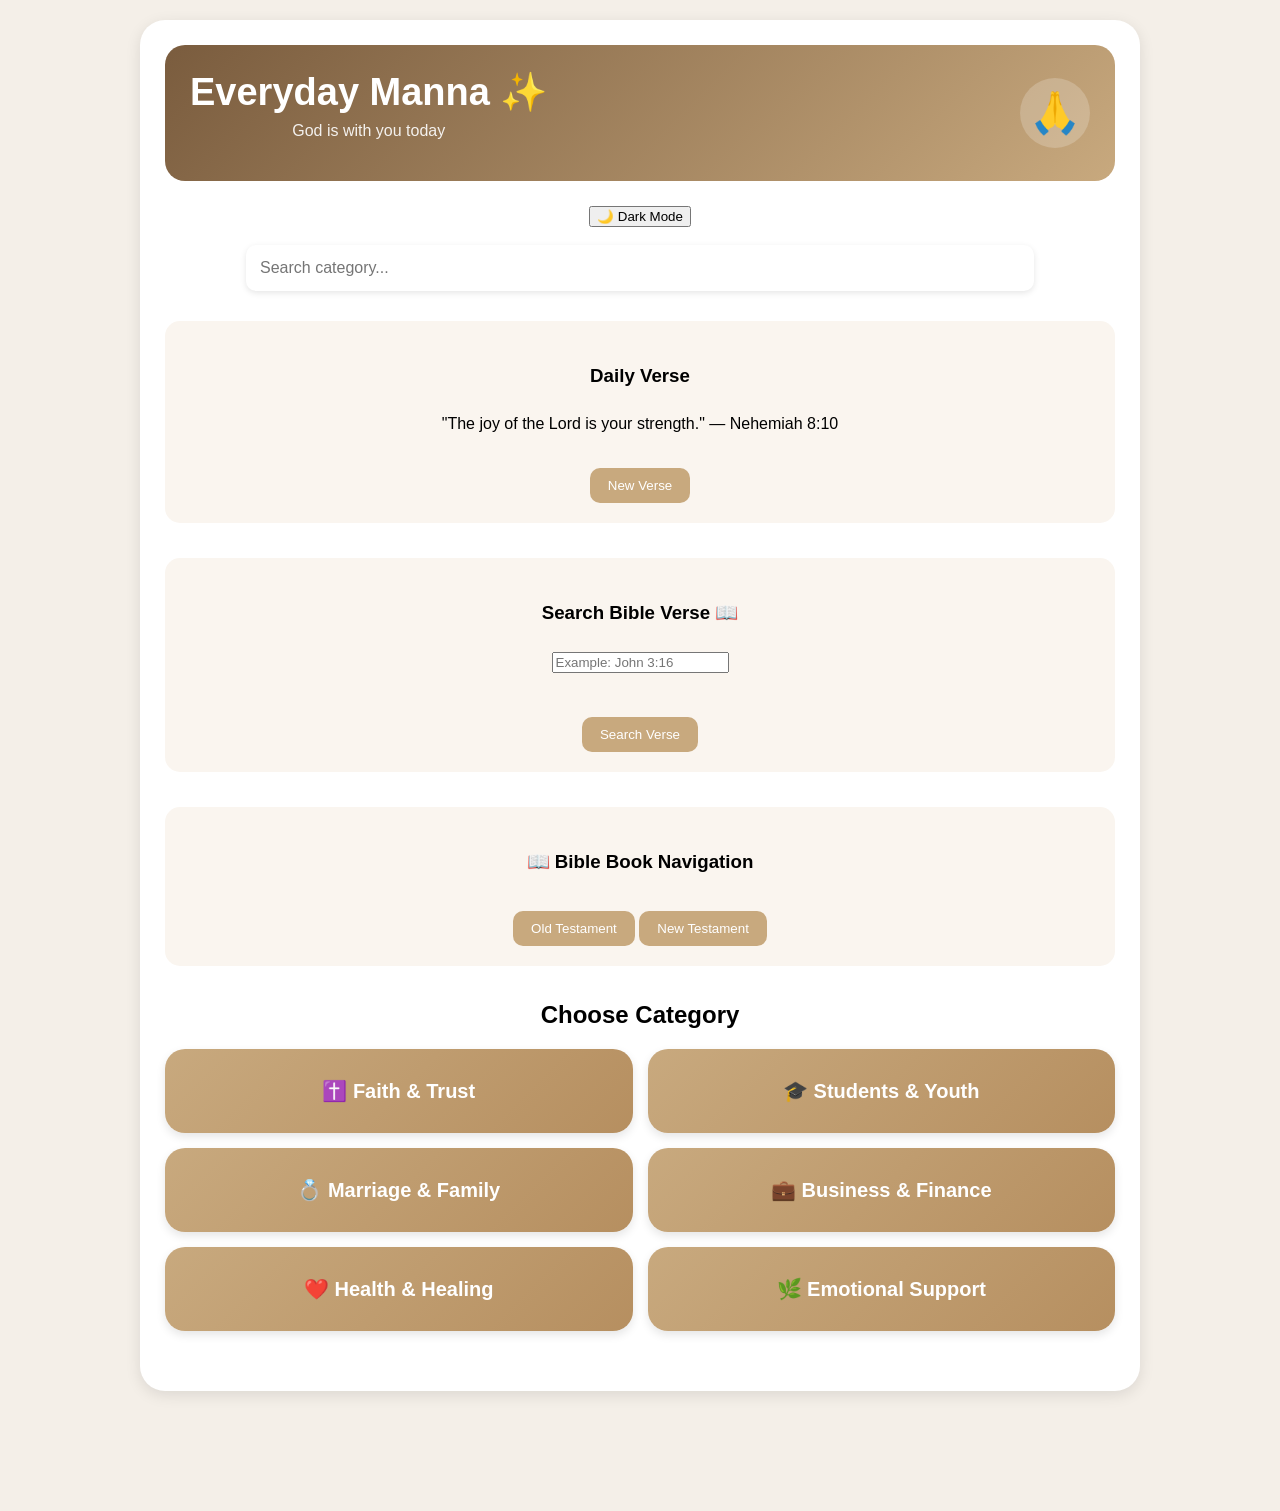
==== commit 09194755: "Update index.html" ====
--- a/index.html
+++ b/index.html
@@ -20,229 +20,130 @@
 
 <body>
 
-    <div class="container">
+<div class="container">
 
-        <!-- HERO HEADER -->
+    <!-- HERO -->
 
-        <div class="hero">
+    <div class="hero">
 
-            <div class="hero-text">
+        <div class="hero-text">
 
-                <h1>Everyday Manna ✨</h1>
+            <h1>Everyday Manna ✨</h1>
 
-                <p>
-                    God is with you today
-                </p>
-
-            </div>
-
-            <div class="profile-icon">
-
-                🙏
-
-            </div>
+            <p>God is with you today</p>
 
         </div>
 
-        <!-- DARK MODE -->
-
-        <button id="darkModeBtn"
-                onclick="toggleDarkMode()">
-
-            🌙 Dark Mode
-
-        </button>
-
-        <br><br>
-
-        <!-- SEARCH -->
-
-        <input
-            type="text"
-            id="searchInput"
-            placeholder="Search category..."
-            onkeyup="searchTopics()"
-        >
-
-        <!-- DAILY VERSE -->
-
-        <div class="daily-verse">
-
-            <h3>Daily Verse</h3>
-
-            <p id="dailyVerseText"></p>
-
-            <button onclick="generateDailyVerse()">
-
-                New Verse
-
-            </button>
-
-        </div>
-
-        <!-- BIBLE SEARCH -->
-
-        <div class="daily-verse">
-
-            <h3>Search Bible Verse 📖</h3>
-
-            <input
-                type="text"
-                id="bibleInput"
-                placeholder="Example: John 3:16"
-            >
-
-            <br><br>
-
-            <button onclick="searchBibleVerse()">
-
-                Search Verse
-
-            </button>
-
-            <div id="bibleResult"></div>
-
-        </div>
-
-        <!-- CATEGORY TITLE -->
-
-        <h2 class="topic-title">
-
-            Choose a Category
-
-        </h2>
-
-        <!-- CATEGORY GRID -->
-
-        <div class="home-grid">
-
-            <div class="card"
-                 onclick="openCategory('faith')">
-
-                ✝️ Faith & Trust
-
-            </div>
-
-            <div class="card"
-                 onclick="openCategory('students')">
-
-                🎓 Students & Youth
-
-            </div>
-
-            <div class="card"
-                 onclick="openCategory('marriage')">
-
-                💍 Marriage & Family
-
-            </div>
-
-            <div class="card"
-                 onclick="openCategory('business')">
-
-                💼 Business & Finance
-
-            </div>
-
-            <div class="card"
-                 onclick="openCategory('health')">
-
-                ❤️ Health & Healing
-
-            </div>
-
-            <div class="card"
-                 onclick="openCategory('emotions')">
-
-                🌿 Emotional Support
-
-            </div>
-
-        </div>
-
-        <!-- MAIN CONTENT -->
-
-        <div id="verse-box">
-
-            <h2>Welcome ✨</h2>
-
-            <p>
-                Select a category to explore
-                Bible wisdom and encouragement.
-            </p>
-
-        </div>
-
-        <!-- SUBTOPIC CONTENT -->
-
-        <div id="subtopic-box"></div>
-
-        <!-- AI CHAT -->
-
-        <div class="chatbot">
-
-            <h2>AI Encouragement Chat</h2>
-
-            <input
-                type="text"
-                id="userFeeling"
-                placeholder="Type how you feel..."
-            >
-
-            <br>
-
-            <button onclick="aiEncouragement()">
-
-                Get Encouragement
-
-            </button>
-
-            <div id="chat-response"></div>
-
-        </div>
-
-        <footer>
-
-            <p>
-                Made with faith and hope ✨
-            </p>
-
-        </footer>
+        <div class="profile-icon">🙏</div>
 
     </div>
 
-    <!-- BOTTOM NAVIGATION -->
+    <!-- DARK MODE -->
 
-    <div class="bottom-nav">
+    <button onclick="toggleDarkMode()">
+        🌙 Dark Mode
+    </button>
 
-        <button>
-            🏠
-            <span>Home</span>
-        </button>
+    <br><br>
 
-        <button>
-            📖
-            <span>Topics</span>
-        </button>
+    <!-- SEARCH -->
 
-        <button>
-            🙏
-            <span>Prayer</span>
-        </button>
+    <input type="text"
+           id="searchInput"
+           placeholder="Search category..."
+           onkeyup="searchTopics()">
 
-        <button>
-            ⭐
-            <span>Favorites</span>
-        </button>
+    <!-- DAILY VERSE -->
 
-        <button>
-            👤
-            <span>Profile</span>
+    <div class="daily-verse">
+
+        <h3>Daily Verse</h3>
+
+        <p id="dailyVerseText"></p>
+
+        <button onclick="generateDailyVerse()">
+            New Verse
         </button>
 
     </div>
 
-    <script src="script.js"></script>
+    <!-- BIBLE SEARCH -->
+
+    <div class="daily-verse">
+
+        <h3>Search Bible Verse 📖</h3>
+
+        <input type="text"
+               id="bibleInput"
+               placeholder="Example: John 3:16">
+
+        <br><br>
+
+        <button onclick="searchBibleVerse()">
+            Search Verse
+        </button>
+
+        <div id="bibleResult"></div>
+
+    </div>
+
+    <!-- BIBLE BOOK NAVIGATION -->
+
+    <div class="daily-verse">
+
+        <h3>📖 Bible Book Navigation</h3>
+
+        <button onclick="showBooks('old')">
+            Old Testament
+        </button>
+
+        <button onclick="showBooks('new')">
+            New Testament
+        </button>
+
+        <div id="bookList"></div>
+
+    </div>
+
+    <!-- TOPICS -->
+
+    <h2>Choose Category</h2>
+
+    <div class="home-grid">
+
+        <div class="card" onclick="openCategory('faith')">
+            ✝️ Faith & Trust
+        </div>
+
+        <div class="card" onclick="openCategory('students')">
+            🎓 Students & Youth
+        </div>
+
+        <div class="card" onclick="openCategory('marriage')">
+            💍 Marriage & Family
+        </div>
+
+        <div class="card" onclick="openCategory('business')">
+            💼 Business & Finance
+        </div>
+
+        <div class="card" onclick="openCategory('health')">
+            ❤️ Health & Healing
+        </div>
+
+        <div class="card" onclick="openCategory('emotions')">
+            🌿 Emotional Support
+        </div>
+
+    </div>
+
+    <!-- CONTENT -->
+
+    <div id="subtopic-box"></div>
+
+</div>
+
+<script src="script.js"></script>
 
 </body>
 </html>
